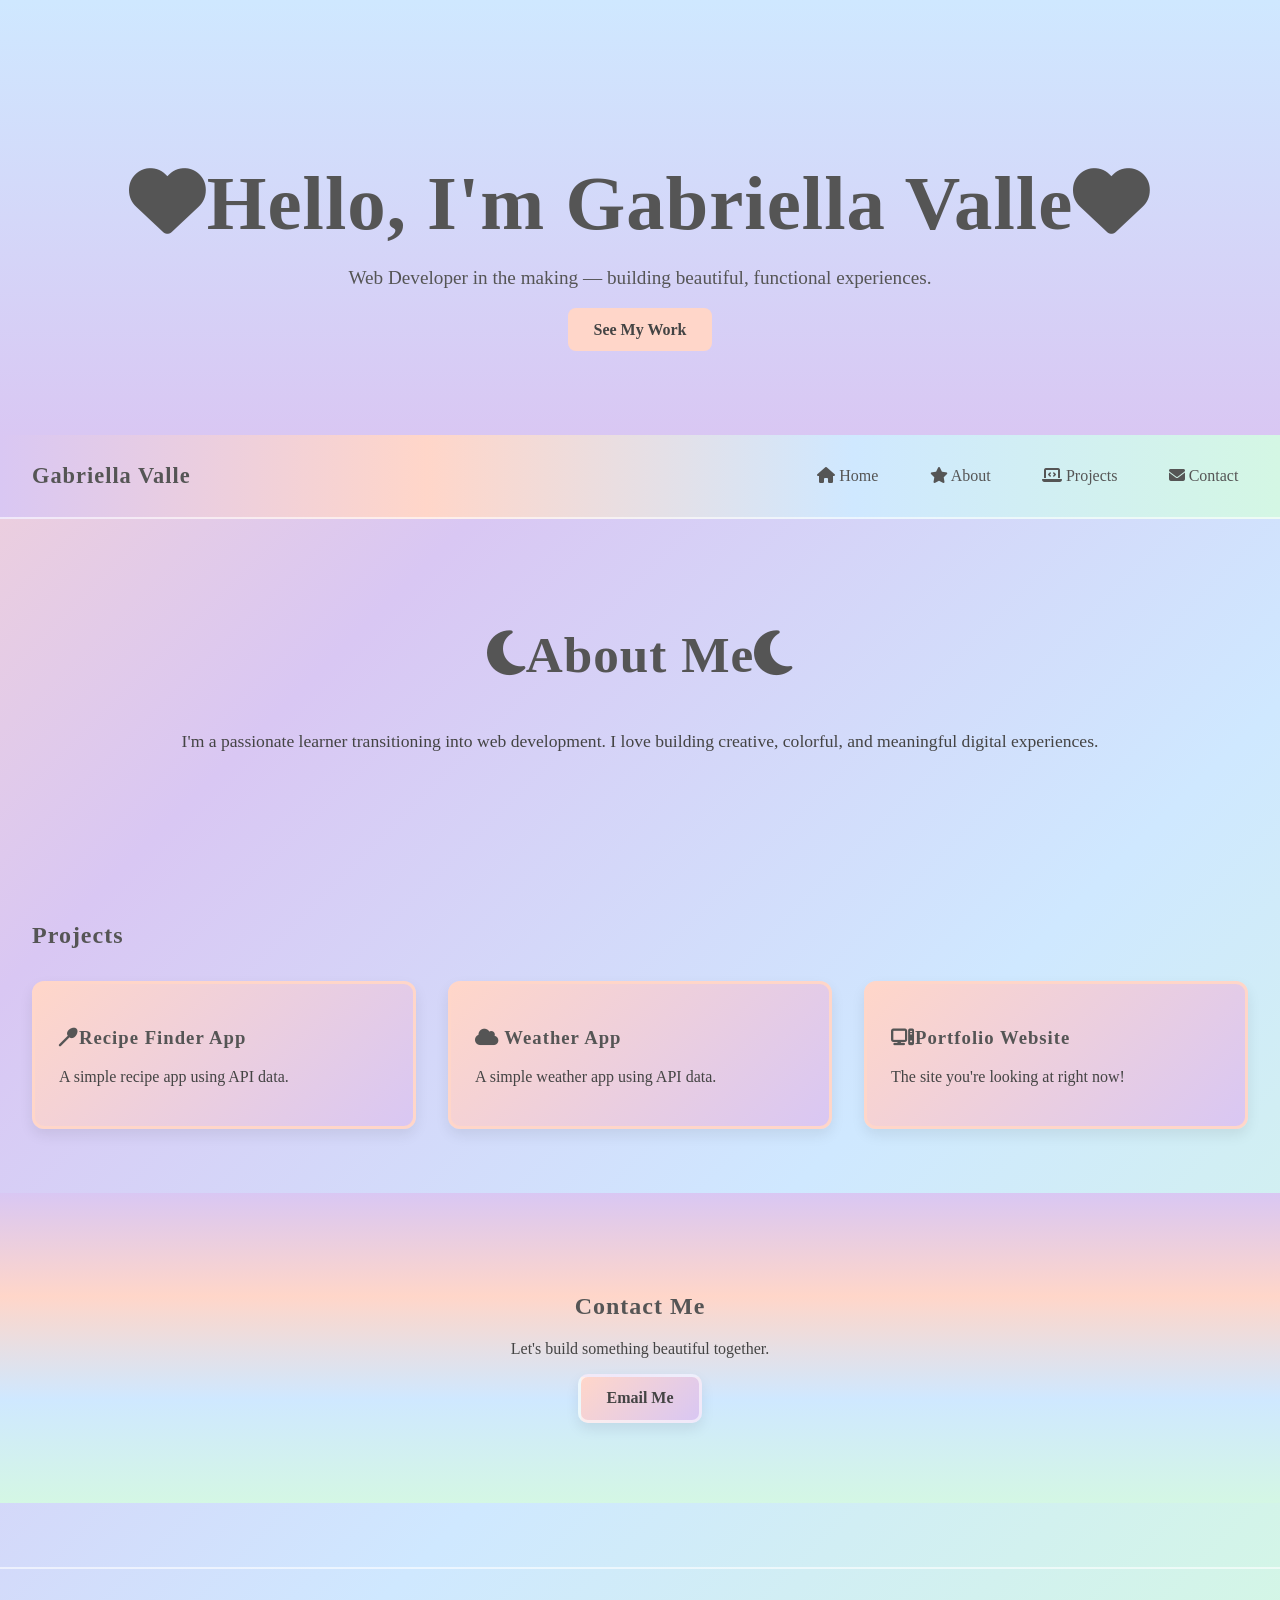
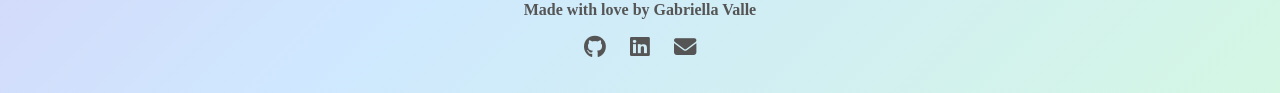
==== index.html @ e4d9ebe7 "Initial portfolio upload" ====
<!DOCTYPE html>
<html lang="en">
<head>
    <meta charset="UTF-8" />
    <meta http-equiv="X-UA-Compatible" content="IE=edge" />
    <meta name="viewport" content="width=device-width, initial-scale=1.0" />
    <link rel="stylesheet" href="style.css" />
    <link href="https://fonts.googleapis.com/css2?family=Poppins:wght@400;600;700&family=Nunito:wght@300;400;600&display=swap" rel="stylesheet">
    <link rel="stylesheet" href="https://cdnjs.cloudflare.com/ajax/libs/font-awesome/6.5.0/css/all.min.css">
    <title>My Personal Portfolio Website</title>
</head>

<body>

    <section id="home" class="hero">
        <h1><i class="fa-solid fa-heart"></i>Hello, I'm Gabriella Valle<i class="fa-solid fa-heart"></i></h1>
        <p>Web Developer in the making — building beautiful, functional experiences.</p>
        <a href="#projects" class="cta-btn">See My Work</a>
    </section>
    <nav class="navbar">
        <div class="logo">Gabriella Valle</div>
        <ul class="nav-links" id="navLinks">
            <li><a href="#home"><i class="fa-solid fa-house"></i> Home</a></li>
            <li><a href="#about"><i class="fa-solid fa-star"></i> About</a></li>
            <li><a href="#projects"><i class="fa-solid fa-laptop-code"></i> Projects</a></li>
            <li><a href="#contact"><i class="fa-solid fa-envelope"></i> Contact</a></li>
        </ul>

        <div class="hamburger" id="hamburger">
            <span></span>
            <span></span>
            <span></span>
        </div>
    </nav>

    <section id="about">
        <h2><i class="fa-solid fa-moon"></i>About Me<i class="fa-solid fa-moon"></i></h2>
        <p>
            I'm a passionate learner transitioning into web development. I love building
            creative, colorful, and meaningful digital experiences.
        </p>
    </section>
    <section id="projects">
        <h2>Projects</h2>

        <div class="project-grid">

            <div class="project-card soft-shadow border-peach rounded">
                <h3><i class="fa-solid fa-spoon"></i>Recipe Finder App</h3>
                <p>A simple recipe app using API data.</p>
            </div>

            <div class="project-card soft-shadow border-peach rounded">
                <h3><i class="fa-solid fa-cloud"></i> Weather App</h3>
                <p>A simple weather app using API data.</p>
            </div>

            <div class="project-card soft-shadow border-peach rounded">
                <h3><i class="fa-solid fa-computer"></i>Portfolio Website</h3>
                <p>The site you're looking at right now!</p>
            </div>

        </div>
    </section>
    <section id="contact" class="pastel-bg">
        <h2>Contact Me</h2>
        <p>Let's build something beautiful together.</p>
        <a href="mailto:your-email@example.com" class="pastel-btn outline">Email Me</a>
    </section>

    <script src="script.js"></script>
    <script>
        const hamburger = document.getElementById("hamburger");
        const navLinks = document.getElementById("navLinks");

        hamburger.addEventListener("click", () => {
            navLinks.classList.toggle("open");
        });
    </script>
    <script>
  const backToTop = document.getElementById("backToTop");
  window.addEventListener("scroll", () => {
    if (window.scrollY > 300) {
      backToTop.style.display = "block";
    } else {
      backToTop.style.display = "none";
    }
  });
  backToTop.addEventListener("click", () => {
    window.scrollTo({ top: 0, behavior: "smooth" });
  });
</script>

<footer class="pastel-footer">
  <p>Made with love by Gabriella Valle</p>
  <div class="footer-icons">
    <a href="#"><i class="fa-brands fa-github"></i></a>
    <a href="#"><i class="fa-brands fa-linkedin"></i></a>
    <a href="#"><i class="fa-solid fa-envelope"></i></a>
  </div>
</footer>
<button id="backToTop" class="back-to-top">
  <i class="fa-solid fa-arrow-up"></i>
</button>

</body>
</html>
---- style.css ----
/* --------------------------------------------------
   GLOBAL STYLES
-------------------------------------------------- */

html {
  scroll-behavior: smooth;
}

body {
  margin: 0;
  background: linear-gradient(
    180deg,
    #d9c7f3,
    #ffd6c9,
    #cfe8ff,
    #d4f7e4
  );
  color: #444;
  font-family: 'Times New Roman', Times, serif;
  background: linear-gradient(135deg, #ffd6c9, #d9c7f3, #cfe8ff, #d4f7e4);
}

section {
  padding: 4rem 2rem;
}

h1, h2, h3 {
  color: #555;
  letter-spacing: 1px;
  font-family: 'Times New Roman', Times, serif
}

/* Pastel reusable background */
.pastel-bg {
  background: linear-gradient(
    180deg,
    #d9c7f3,
    #ffd6c9,
    #cfe8ff,
    #d4f7e4
  );
}

/* --------------------------------------------------
   NAVIGATION BAR
-------------------------------------------------- */

.navbar {
  display: flex;
  justify-content: space-between;
  align-items: center;
  padding: 1rem 2rem;
  background: linear-gradient(
    90deg,
    #d9c7f3,
    #ffd6c9,
    #cfe8ff,
    #d4f7e4
  );
  color: #444;
  position: sticky;
  top: 0;
  z-index: 1000;
  border-bottom: 2px solid rgba(255, 255, 255, 0.6);
  animation: fadeInUp 1s ease forwards;
}

.logo {
  font-size: 1.4rem;
  font-weight: bold;
  letter-spacing: 1px;
  color: #555;
}

.nav-links {
  list-style: none;
  display: flex;
  gap: 2rem;
}

.nav-links a {
  text-decoration: none;
  color: #555;
  font-weight: 500;
  padding: 0.3rem 0.6rem;
  border-radius: 6px;
  transition: color 0.2s ease, background 0.2s ease;
}

.nav-links a:hover {
  background: rgba(255, 255, 255, 0.6);
  color: #333;
}

/* Hamburger menu */
.hamburger {
  display: none;
  flex-direction: column;
  cursor: pointer;
  gap: 5px;
}

.hamburger span {
  width: 25px;
  height: 3px;
  background: #555;
  transition: 0.3s;
}

/* Mobile menu */
@media (max-width: 768px) {
  .nav-links {
    position: absolute;
    top: 70px;
    right: 0;
    background: linear-gradient(
      180deg,
      #d9c7f3,
      #ffd6c9,
      #cfe8ff,
      #d4f7e4
    );
    width: 200px;
    flex-direction: column;
    padding: 1rem;
    gap: 1.5rem;
    display: none;
    border-radius: 0 0 0 12px;
    box-shadow: -2px 4px 10px rgba(0, 0, 0, 0.1);
  }

  .nav-links.open {
    display: flex;
  }

  .hamburger {
    display: flex;
  }
}

/* --------------------------------------------------
   HERO SECTION
-------------------------------------------------- */

.hero {
  text-align: center;
  padding: 6rem 2rem;
  background: linear-gradient(180deg, #cfe8ff, #d9c7f3);
  animation: fadeInUp 1.2s ease forwards;
}

.hero h1 {
  font-size: 2.5rem;
  margin-bottom: 1rem;
  animation: floaty 4s ease-in-out infinite;
}

.hero p {
  font-size: 1.2rem;
  margin-bottom: 2rem;
  color: #555;
}

/* --------------------------------------------------
   BUTTONS
-------------------------------------------------- */

.cta-btn {
  background: #ffd6c9;
  padding: 0.8rem 1.6rem;
  border-radius: 8px;
  text-decoration: none;
  color: #444;
  font-weight: 600;
  transition: 0.3s ease;
}

.cta-btn:hover {
  background: #d4f7e4;
}

/* Animated pastel button */
.pastel-btn {
  display: inline-block;
  padding: 0.8rem 1.6rem;
  border-radius: 10px;
  font-weight: 600;
  text-decoration: none;
  color: #444;
  background: linear-gradient(135deg, #ffd6c9, #d9c7f3, #cfe8ff, #d4f7e4);
  background-size: 300% 300%;
  transition: all 0.4s ease;
  box-shadow: 0 6px 14px rgba(0, 0, 0, 0.08);
}

.pastel-btn:hover {
  background-position: 100% 0;
  transform: translateY(-4px) scale(1.03);
  box-shadow: 0 10px 20px rgba(0, 0, 0, 0.15);
}

.pastel-btn:active {
  transform: scale(0.96);
  box-shadow: 0 4px 10px rgba(0, 0, 0, 0.10);
}

.pastel-btn.outline {
  border: 3px solid rgba(255, 255, 255, 0.6);
}

/* --------------------------------------------------
   ABOUT SECTION
-------------------------------------------------- */

#about {
  background: linear-gradient(
    180deg,
    #F5C4DE
  );
  text-align: center;
  animation: fadeInUp 1s ease forwards;
}

#about p {
  font-size: 1.1rem;
  line-height: 1.7;
}

/* --------------------------------------------------
   PROJECTS SECTION
-------------------------------------------------- */

.project-grid {
  display: grid;
  grid-template-columns: repeat(auto-fit, minmax(250px, 1fr));
  gap: 2rem;
  margin-top: 2rem;
}

.project-card {
  background: linear-gradient(135deg, #ffd6c9, #d9c7f3, #cfe8ff, #d4f7e4);
  background-size: 300% 300%;
  transition: all 0.4s ease;
  border-radius: 12px;
  padding: 1.5rem;
  border-left: 6px solid #d9c7f3;
  box-shadow: 0 6px 14px rgba(0, 0, 0, 0.08);
}



.project-card:hover {
  background-position: 100% 0;
  transform: translateY(-4px) scale(1.03);
  box-shadow: 0 10px 20px rgba(0, 0, 0, 0.15);
  border-left-color: #ffd6c9;
}


.project-card:active {
  transform: scale(0.97);
}


/* --------------------------------------------------
   CONTACT SECTION
-------------------------------------------------- */

#contact {
  text-align: center;
  padding: 5rem 2rem;
  animation: fadeInUp 1s ease forwards;
}

/* --------------------------------------------------
   UTILITIES
-------------------------------------------------- */

.soft-shadow {
  box-shadow: 0 6px 14px rgba(0, 0, 0, 0.08);
}

.soft-shadow-hover:hover {
  box-shadow: 0 10px 20px rgba(0, 0, 0, 0.12);
  transform: translateY(-4px);
}

.border-lavender { border: 3px solid #d9c7f3; }
.border-peach { border: 3px solid #ffd6c9; }
.border-blue { border: 3px solid #cfe8ff; }
.border-mint { border: 3px solid #d4f7e4; }

.rounded {
  border-radius: 12px;
}

/* --------------------------------------------------
   ANIMATIONS
-------------------------------------------------- */

.fade-in {
  opacity: 0;
  transform: translateY(20px);
  animation: fadeInUp 1s ease forwards;
}

@keyframes fadeInUp {
  to {
    opacity: 1;
    transform: translateY(0);
  }
}

.float {
  animation: floaty 4s ease-in-out infinite;
}

@keyframes floaty {
  0% { transform: translateY(0); }
  50% { transform: translateY(-10px); }
  100% { transform: translateY(0); }
}

.glow {
  animation: pastelGlow 3s ease-in-out infinite;
}

@keyframes pastelGlow {
  0% { box-shadow: 0 0 0px rgba(217,199,243,0.4); }
  50% { box-shadow: 0 0 20px rgba(255,214,201,0.6); }
  100% { box-shadow: 0 0 0px rgba(217,199,243,0.4); }
}

.animated-bg {
  background: linear-gradient(135deg, #d9c7f3, #ffd6c9, #cfe8ff, #d4f7e4);
  background-size: 400% 400%;
  animation: pastelShift 12s ease infinite;
}

@keyframes pastelShift {
  0% { background-position: 0% 50%; }
  50% { background-position: 100% 50%; }
  100% { background-position: 0% 50%; }
}

/* --------------------------------------------------
   PASTEL FOOTER
-------------------------------------------------- */

.pastel-footer {
  background: linear-gradient(
    90deg,
    #d9c7f3
  );
  text-align: center;
  padding: 2rem 1rem;
  margin-top: 4rem;
  border-top: 2px solid rgba(255, 255, 255, 0.6);
  animation: fadeInUp 1s ease forwards;
}

.pastel-footer p {
  margin: 0;
  font-weight: 600;
  color: #555;
}

.footer-icons {
  margin-top: 1rem;
  display: flex;
  justify-content: center;
  gap: 1.5rem;
}

.footer-icons a {
  color: #555;
  font-size: 1.4rem;
  transition: 0.3s ease;
}

.footer-icons a:hover {
  color: #333;
  transform: scale(1.2);
}

/* --------------------------------------------------
   BACK TO TOP BUTTON
-------------------------------------------------- */

.back-to-top {
  position: fixed;
  bottom: 30px;
  right: 30px;
  background: linear-gradient(135deg, #ffd6c9, #d9c7f3, #cfe8ff, #d4f7e4);
  border: none;
  padding: 0.8rem 1rem;
  border-radius: 50%;
  cursor: pointer;
  font-size: 1.2rem;
  color: #444;
  box-shadow: 0 6px 14px rgba(0, 0, 0, 0.15);
  display: none; /* hidden until scroll */
  transition: 0.3s ease;
  animation: floaty 4s ease-in-out infinite;
}

.back-to-top:hover {
  transform: translateY(-4px) scale(1.1);
}
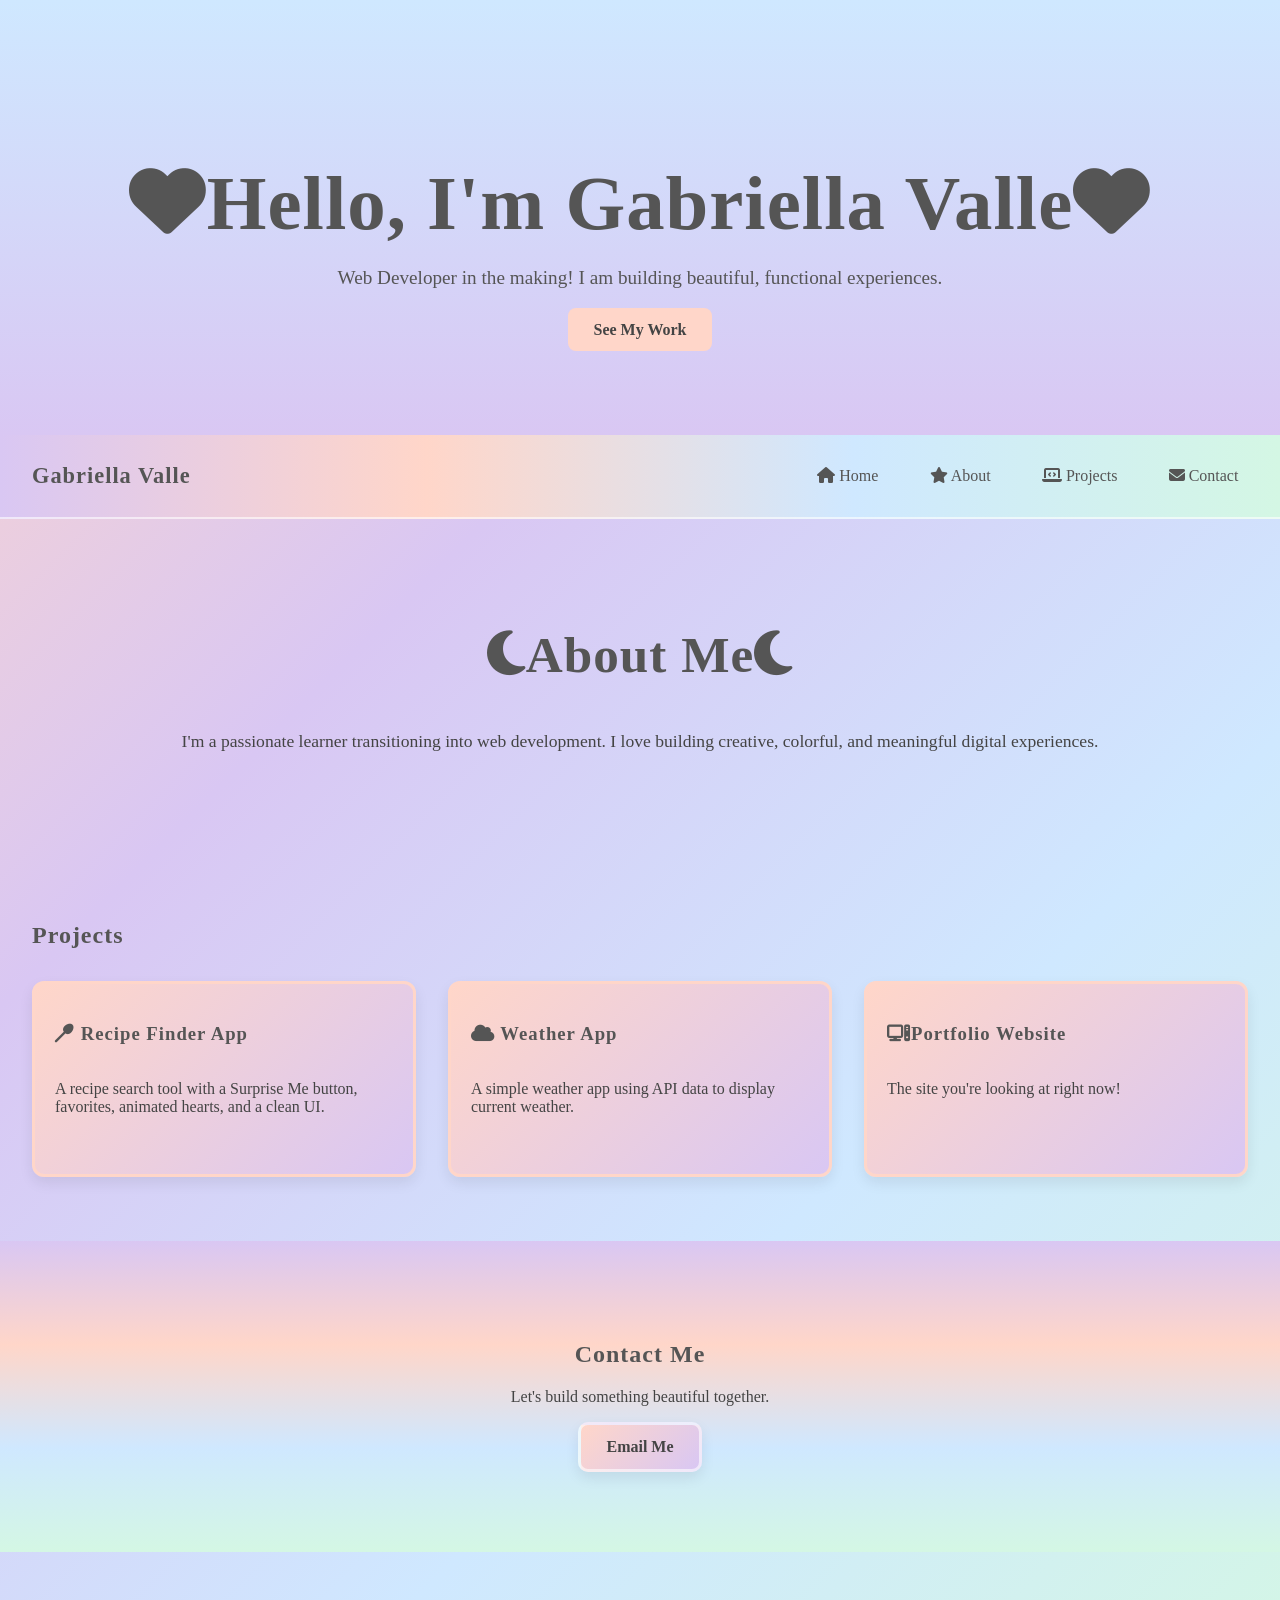
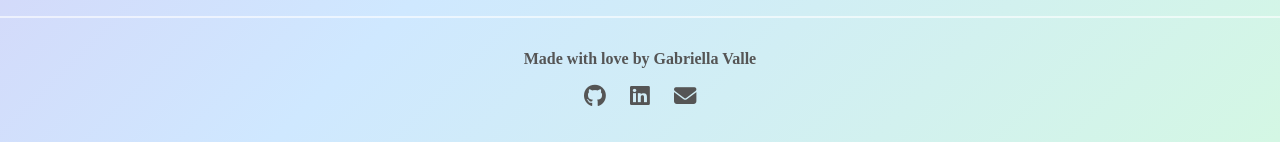
==== commit 183bc65c: "Fix project card sizes and link behavior" ====
--- a/index.html
+++ b/index.html
@@ -12,9 +12,10 @@
 
 <body>
 
+
     <section id="home" class="hero">
         <h1><i class="fa-solid fa-heart"></i>Hello, I'm Gabriella Valle<i class="fa-solid fa-heart"></i></h1>
-        <p>Web Developer in the making — building beautiful, functional experiences.</p>
+        <p>Web Developer in the making! I am building beautiful, functional experiences.</p>
         <a href="#projects" class="cta-btn">See My Work</a>
     </section>
     <nav class="navbar">
@@ -45,15 +46,20 @@
 
         <div class="project-grid">
 
-            <div class="project-card soft-shadow border-peach rounded">
-                <h3><i class="fa-solid fa-spoon"></i>Recipe Finder App</h3>
-                <p>A simple recipe app using API data.</p>
-            </div>
+            <a href="RecipeFinderApp/" target="_blank" class="project-card-link">
+              <div class="project-card soft-shadow border-peach rounded">
+                <h3><i class="fa-solid fa-spoon"></i> Recipe Finder App</h3>
+                  <p>A recipe search tool with a Surprise Me button, favorites, animated hearts, and a clean UI.</p>
+              </div>
+            </a>
 
-            <div class="project-card soft-shadow border-peach rounded">
-                <h3><i class="fa-solid fa-cloud"></i> Weather App</h3>
-                <p>A simple weather app using API data.</p>
-            </div>
+            <a href="https://gabriellavalle15.github.io/weather-app" target="_blank" class="project-card-link">
+              <div class="project-card soft-shadow border-peach rounded">
+              <h3><i class="fa-solid fa-cloud"></i> Weather App</h3>
+              <p>A simple weather app using API data to display current weather.</p>
+              </div>
+            </a>
+
 
             <div class="project-card soft-shadow border-peach rounded">
                 <h3><i class="fa-solid fa-computer"></i>Portfolio Website</h3>
--- a/style.css
+++ b/style.css
@@ -406,4 +406,36 @@
 
 .back-to-top:hover {
   transform: translateY(-4px) scale(1.1);
-}+}
+
+/* --------------------------------------------------
+   PROJECT LINK
+-------------------------------------------------- */
+
+.project-card-link {
+  display: block;
+  text-decoration: none;
+  color: inherit;
+  width: 100%;
+}
+
+.project-card {
+  min-height: 150px; /* adjust until all cards match */
+  padding: 20px;
+  display: flex;
+  flex-direction: column;
+  justify-content: space-between;
+}
+
+.project-card p {
+  flex-grow: 1; /* makes descriptions fill space evenly */
+}
+
+
+.project-card-link:hover project-card-link{
+  transform: translateY(-4px);
+  box-shadow: 0 8px 18px rgba(255, 182, 193, 0.35);
+  transition: 0.25s ease;
+}
+
+
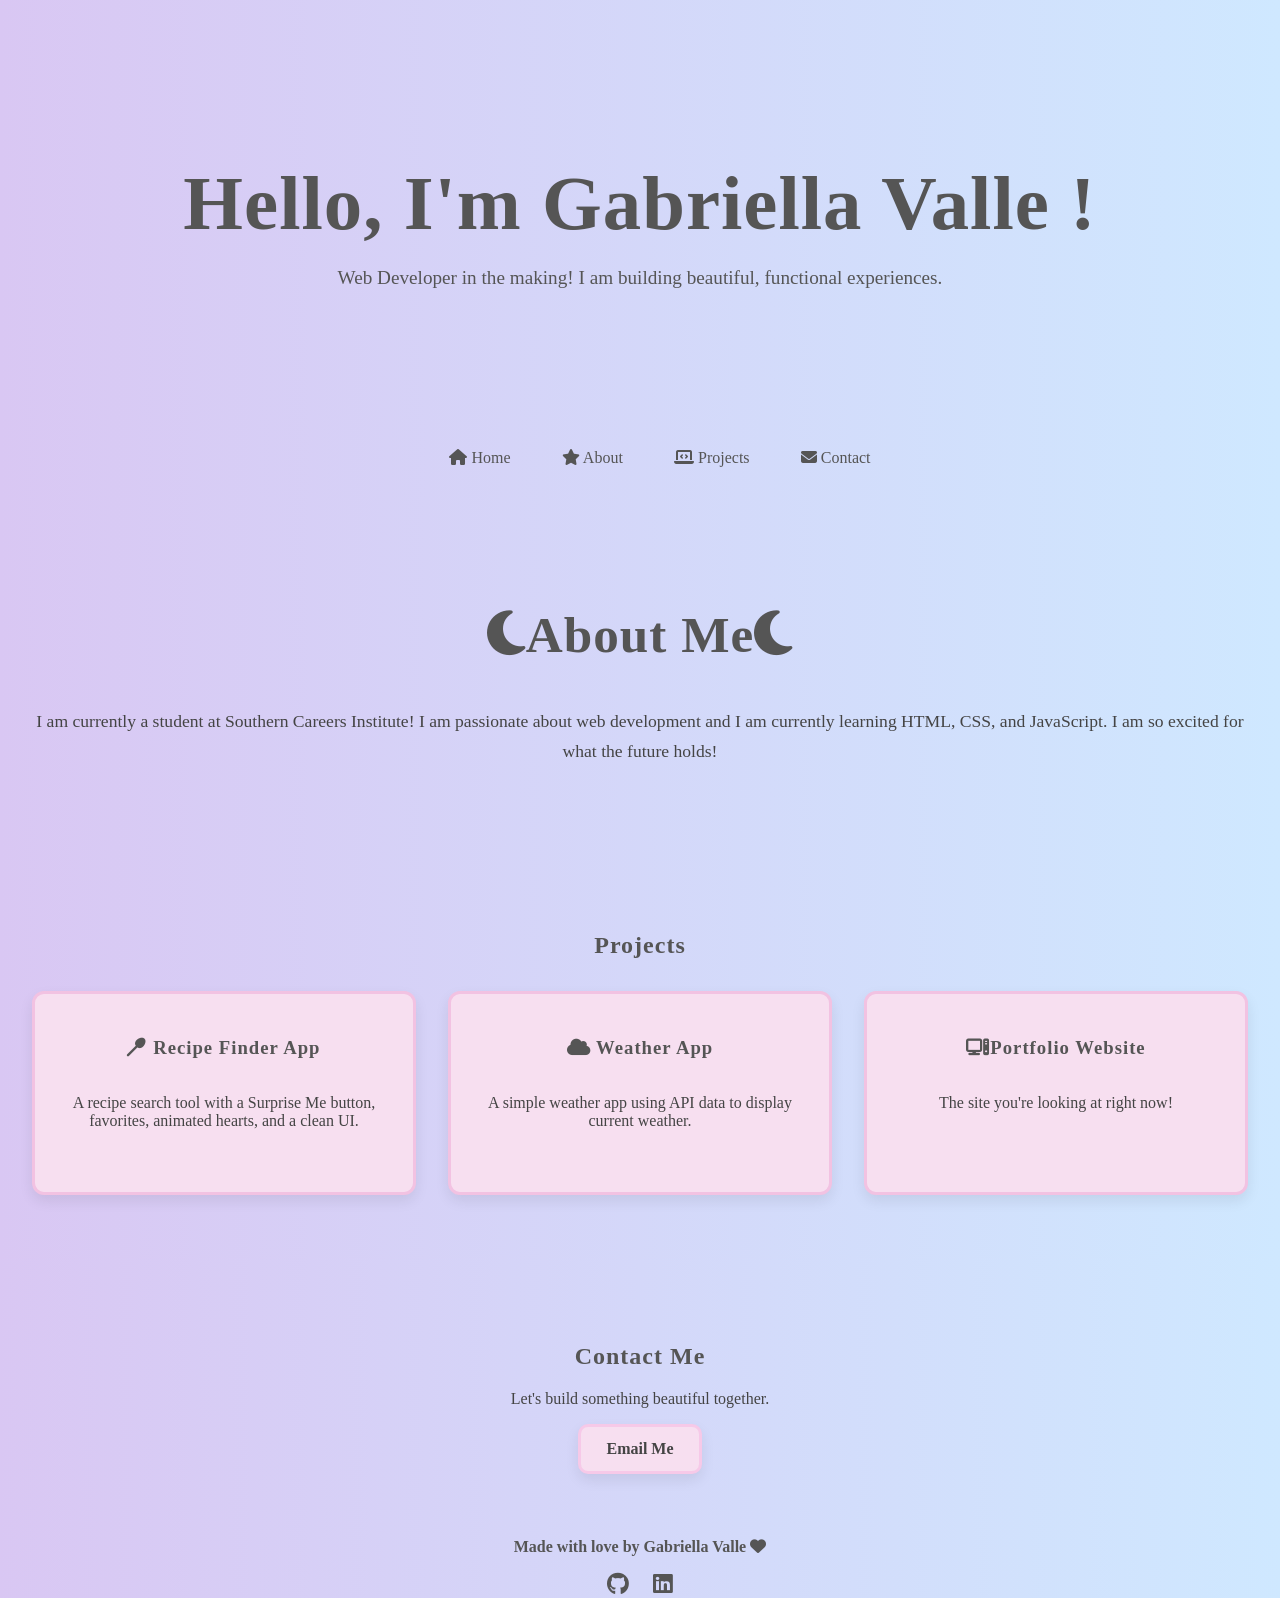
==== commit 2c25af10: "Updated colors and links" ====
--- a/index.html
+++ b/index.html
@@ -11,15 +11,11 @@
 </head>
 
 <body>
-
-
     <section id="home" class="hero">
-        <h1><i class="fa-solid fa-heart"></i>Hello, I'm Gabriella Valle<i class="fa-solid fa-heart"></i></h1>
+        <h1>Hello, I'm Gabriella Valle !</h1>
         <p>Web Developer in the making! I am building beautiful, functional experiences.</p>
-        <a href="#projects" class="cta-btn">See My Work</a>
     </section>
     <nav class="navbar">
-        <div class="logo">Gabriella Valle</div>
         <ul class="nav-links" id="navLinks">
             <li><a href="#home"><i class="fa-solid fa-house"></i> Home</a></li>
             <li><a href="#about"><i class="fa-solid fa-star"></i> About</a></li>
@@ -37,8 +33,8 @@
     <section id="about">
         <h2><i class="fa-solid fa-moon"></i>About Me<i class="fa-solid fa-moon"></i></h2>
         <p>
-            I'm a passionate learner transitioning into web development. I love building
-            creative, colorful, and meaningful digital experiences.
+            I am currently a student at Southern Careers Institute! I am passionate about 
+            web development and I am currently learning HTML, CSS, and JavaScript. I am so excited for what the future holds!
         </p>
     </section>
     <section id="projects">
@@ -47,32 +43,38 @@
         <div class="project-grid">
 
             <a href="RecipeFinderApp/" target="_blank" class="project-card-link">
-              <div class="project-card soft-shadow border-peach rounded">
+              <div class="project-card soft-shadow border-pink rounded">
                 <h3><i class="fa-solid fa-spoon"></i> Recipe Finder App</h3>
                   <p>A recipe search tool with a Surprise Me button, favorites, animated hearts, and a clean UI.</p>
               </div>
             </a>
 
-            <a href="https://gabriellavalle15.github.io/weather-app" target="_blank" class="project-card-link">
-              <div class="project-card soft-shadow border-peach rounded">
+            <a href="https://gabriellavalle15.github.io/Weather-App/" target="_blank" class="project-card-link">
+              <div class="project-card soft-shadow border-pink rounded">
               <h3><i class="fa-solid fa-cloud"></i> Weather App</h3>
               <p>A simple weather app using API data to display current weather.</p>
               </div>
             </a>
 
 
-            <div class="project-card soft-shadow border-peach rounded">
+            <div class="project-card soft-shadow border-pink rounded">
                 <h3><i class="fa-solid fa-computer"></i>Portfolio Website</h3>
                 <p>The site you're looking at right now!</p>
             </div>
 
         </div>
     </section>
+    </section>
     <section id="contact" class="pastel-bg">
-        <h2>Contact Me</h2>
-        <p>Let's build something beautiful together.</p>
-        <a href="mailto:your-email@example.com" class="pastel-btn outline">Email Me</a>
+      <h2>Contact Me</h2>
+      <p>Let's build something beautiful together.</p>
+      <a href="mailto:gabbypena415@icloud.com?subject=Portfolio Inquiry&body=Hi Gabriella,%0D%0A%0D%0AI'm reaching out about..."
+        class="pastel-btn outline">
+        Email Me
+      </a>
+
     </section>
+
 
     <script src="script.js"></script>
     <script>
@@ -83,31 +85,12 @@
             navLinks.classList.toggle("open");
         });
     </script>
-    <script>
-  const backToTop = document.getElementById("backToTop");
-  window.addEventListener("scroll", () => {
-    if (window.scrollY > 300) {
-      backToTop.style.display = "block";
-    } else {
-      backToTop.style.display = "none";
-    }
-  });
-  backToTop.addEventListener("click", () => {
-    window.scrollTo({ top: 0, behavior: "smooth" });
-  });
-</script>
-
 <footer class="pastel-footer">
-  <p>Made with love by Gabriella Valle</p>
+  <p>Made with love by Gabriella Valle <i class="fa-solid fa-heart"></i></p>
   <div class="footer-icons">
-    <a href="#"><i class="fa-brands fa-github"></i></a>
-    <a href="#"><i class="fa-brands fa-linkedin"></i></a>
-    <a href="#"><i class="fa-solid fa-envelope"></i></a>
+    <a href="https://github.com/gabriellavalle15"><i class="fa-brands fa-github"></i></a>
+    <a href="https://www.linkedin.com/in/gabriella-valle-0b9bba260/"><i class="fa-brands fa-linkedin"></i></a>
   </div>
 </footer>
-<button id="backToTop" class="back-to-top">
-  <i class="fa-solid fa-arrow-up"></i>
-</button>
-
 </body>
 </html>
--- a/style.css
+++ b/style.css
@@ -9,15 +9,13 @@
 body {
   margin: 0;
   background: linear-gradient(
-    180deg,
+    270deg,
     #d9c7f3,
-    #ffd6c9,
-    #cfe8ff,
-    #d4f7e4
+    #cfe8ff
   );
   color: #444;
   font-family: 'Times New Roman', Times, serif;
-  background: linear-gradient(135deg, #ffd6c9, #d9c7f3, #cfe8ff, #d4f7e4);
+  background: linear-gradient(270deg, #d9c7f3, #cfe8ff);
 }
 
 section {
@@ -33,11 +31,9 @@
 /* Pastel reusable background */
 .pastel-bg {
   background: linear-gradient(
-    180deg,
+    270deg,
     #d9c7f3,
-    #ffd6c9,
-    #cfe8ff,
-    #d4f7e4
+    #cfe8ff
   );
 }
 
@@ -47,29 +43,15 @@
 
 .navbar {
   display: flex;
-  justify-content: space-between;
+  justify-content: center;  
   align-items: center;
   padding: 1rem 2rem;
-  background: linear-gradient(
-    90deg,
-    #d9c7f3,
-    #ffd6c9,
-    #cfe8ff,
-    #d4f7e4
-  );
+  background: linear-gradient(90deg, #d9c7f3, #cfe8ff);
   color: #444;
   position: sticky;
   top: 0;
   z-index: 1000;
-  border-bottom: 2px solid rgba(255, 255, 255, 0.6);
-  animation: fadeInUp 1s ease forwards;
-}
-
-.logo {
-  font-size: 1.4rem;
-  font-weight: bold;
-  letter-spacing: 1px;
-  color: #555;
+  animation: fadeInUp 1s ease forwards;
 }
 
 .nav-links {
@@ -88,7 +70,7 @@
 }
 
 .nav-links a:hover {
-  background: rgba(255, 255, 255, 0.6);
+  background: rgba(242, 160, 215, 0.35);
   color: #333;
 }
 
@@ -114,11 +96,9 @@
     top: 70px;
     right: 0;
     background: linear-gradient(
-      180deg,
+      270deg,
       #d9c7f3,
-      #ffd6c9,
-      #cfe8ff,
-      #d4f7e4
+      #cfe8ff
     );
     width: 200px;
     flex-direction: column;
@@ -145,7 +125,7 @@
 .hero {
   text-align: center;
   padding: 6rem 2rem;
-  background: linear-gradient(180deg, #cfe8ff, #d9c7f3);
+  background: linear-gradient(270deg, #cfe8ff, #d9c7f3);
   animation: fadeInUp 1.2s ease forwards;
 }
 
@@ -164,20 +144,6 @@
 /* --------------------------------------------------
    BUTTONS
 -------------------------------------------------- */
-
-.cta-btn {
-  background: #ffd6c9;
-  padding: 0.8rem 1.6rem;
-  border-radius: 8px;
-  text-decoration: none;
-  color: #444;
-  font-weight: 600;
-  transition: 0.3s ease;
-}
-
-.cta-btn:hover {
-  background: #d4f7e4;
-}
 
 /* Animated pastel button */
 .pastel-btn {
@@ -187,7 +153,7 @@
   font-weight: 600;
   text-decoration: none;
   color: #444;
-  background: linear-gradient(135deg, #ffd6c9, #d9c7f3, #cfe8ff, #d4f7e4);
+  background: #F7DFF0;
   background-size: 300% 300%;
   transition: all 0.4s ease;
   box-shadow: 0 6px 14px rgba(0, 0, 0, 0.08);
@@ -197,6 +163,7 @@
   background-position: 100% 0;
   transform: translateY(-4px) scale(1.03);
   box-shadow: 0 10px 20px rgba(0, 0, 0, 0.15);
+  border-color: white;
 }
 
 .pastel-btn:active {
@@ -205,17 +172,21 @@
 }
 
 .pastel-btn.outline {
-  border: 3px solid rgba(255, 255, 255, 0.6);
-}
-
+  border: 3px solid  rgba(242, 160, 215, 0.35);
+}
+
+.pastel-btn.outline:hover {
+  border: 3px solid white;
+}
 /* --------------------------------------------------
    ABOUT SECTION
 -------------------------------------------------- */
 
 #about {
   background: linear-gradient(
-    180deg,
-    #F5C4DE
+    270deg,
+    #cfe8ff,
+    #d9c7f3
   );
   text-align: center;
   animation: fadeInUp 1s ease forwards;
@@ -229,6 +200,11 @@
 /* --------------------------------------------------
    PROJECTS SECTION
 -------------------------------------------------- */
+#projects {
+  background: linear-gradient(270deg, #cfe8ff, #d9c7f3);
+  padding: 4rem 2rem;
+  text-align: center;
+}
 
 .project-grid {
   display: grid;
@@ -238,22 +214,19 @@
 }
 
 .project-card {
-  background: linear-gradient(135deg, #ffd6c9, #d9c7f3, #cfe8ff, #d4f7e4);
+  background: #F7DFF0;
   background-size: 300% 300%;
   transition: all 0.4s ease;
   border-radius: 12px;
   padding: 1.5rem;
-  border-left: 6px solid #d9c7f3;
   box-shadow: 0 6px 14px rgba(0, 0, 0, 0.08);
 }
-
-
 
 .project-card:hover {
   background-position: 100% 0;
   transform: translateY(-4px) scale(1.03);
-  box-shadow: 0 10px 20px rgba(0, 0, 0, 0.15);
-  border-left-color: #ffd6c9;
+  box-shadow: 0 10px 20px rgba(242, 160, 215, 0.35);
+  border-color: white;
 }
 
 
@@ -268,8 +241,8 @@
 
 #contact {
   text-align: center;
-  padding: 5rem 2rem;
-  animation: fadeInUp 1s ease forwards;
+  animation: fadeInUp 1s ease forwards;
+  background: linear-gradient(90deg, #d9c7f3, #cfe8ff);
 }
 
 /* --------------------------------------------------
@@ -284,11 +257,9 @@
   box-shadow: 0 10px 20px rgba(0, 0, 0, 0.12);
   transform: translateY(-4px);
 }
-
+.border-blue { border: 3px solid #cfe8ff; }
 .border-lavender { border: 3px solid #d9c7f3; }
-.border-peach { border: 3px solid #ffd6c9; }
-.border-blue { border: 3px solid #cfe8ff; }
-.border-mint { border: 3px solid #d4f7e4; }
+.border-pink { border: 3px solid #F2C2E2; }
 
 .rounded {
   border-radius: 12px;
@@ -327,12 +298,12 @@
 
 @keyframes pastelGlow {
   0% { box-shadow: 0 0 0px rgba(217,199,243,0.4); }
-  50% { box-shadow: 0 0 20px rgba(255,214,201,0.6); }
+  50% { box-shadow: 0 0 20px rgba(242,160,215,0.6); }
   100% { box-shadow: 0 0 0px rgba(217,199,243,0.4); }
 }
 
 .animated-bg {
-  background: linear-gradient(135deg, #d9c7f3, #ffd6c9, #cfe8ff, #d4f7e4);
+  background: linear-gradient(270deg, #d9c7f3, #cfe8ff);
   background-size: 400% 400%;
   animation: pastelShift 12s ease infinite;
 }
@@ -349,13 +320,11 @@
 
 .pastel-footer {
   background: linear-gradient(
-    90deg,
+    270deg,
+    #cfe8ff,
     #d9c7f3
   );
   text-align: center;
-  padding: 2rem 1rem;
-  margin-top: 4rem;
-  border-top: 2px solid rgba(255, 255, 255, 0.6);
   animation: fadeInUp 1s ease forwards;
 }
 
@@ -384,31 +353,6 @@
 }
 
 /* --------------------------------------------------
-   BACK TO TOP BUTTON
--------------------------------------------------- */
-
-.back-to-top {
-  position: fixed;
-  bottom: 30px;
-  right: 30px;
-  background: linear-gradient(135deg, #ffd6c9, #d9c7f3, #cfe8ff, #d4f7e4);
-  border: none;
-  padding: 0.8rem 1rem;
-  border-radius: 50%;
-  cursor: pointer;
-  font-size: 1.2rem;
-  color: #444;
-  box-shadow: 0 6px 14px rgba(0, 0, 0, 0.15);
-  display: none; /* hidden until scroll */
-  transition: 0.3s ease;
-  animation: floaty 4s ease-in-out infinite;
-}
-
-.back-to-top:hover {
-  transform: translateY(-4px) scale(1.1);
-}
-
-/* --------------------------------------------------
    PROJECT LINK
 -------------------------------------------------- */
 
@@ -420,21 +364,19 @@
 }
 
 .project-card {
-  min-height: 150px; /* adjust until all cards match */
-  padding: 20px;
+  min-height: 150px; 
   display: flex;
   flex-direction: column;
   justify-content: space-between;
 }
 
 .project-card p {
-  flex-grow: 1; /* makes descriptions fill space evenly */
+  flex-grow: 1;
 }
 
 
 .project-card-link:hover project-card-link{
   transform: translateY(-4px);
-  box-shadow: 0 8px 18px rgba(255, 182, 193, 0.35);
   transition: 0.25s ease;
 }
 
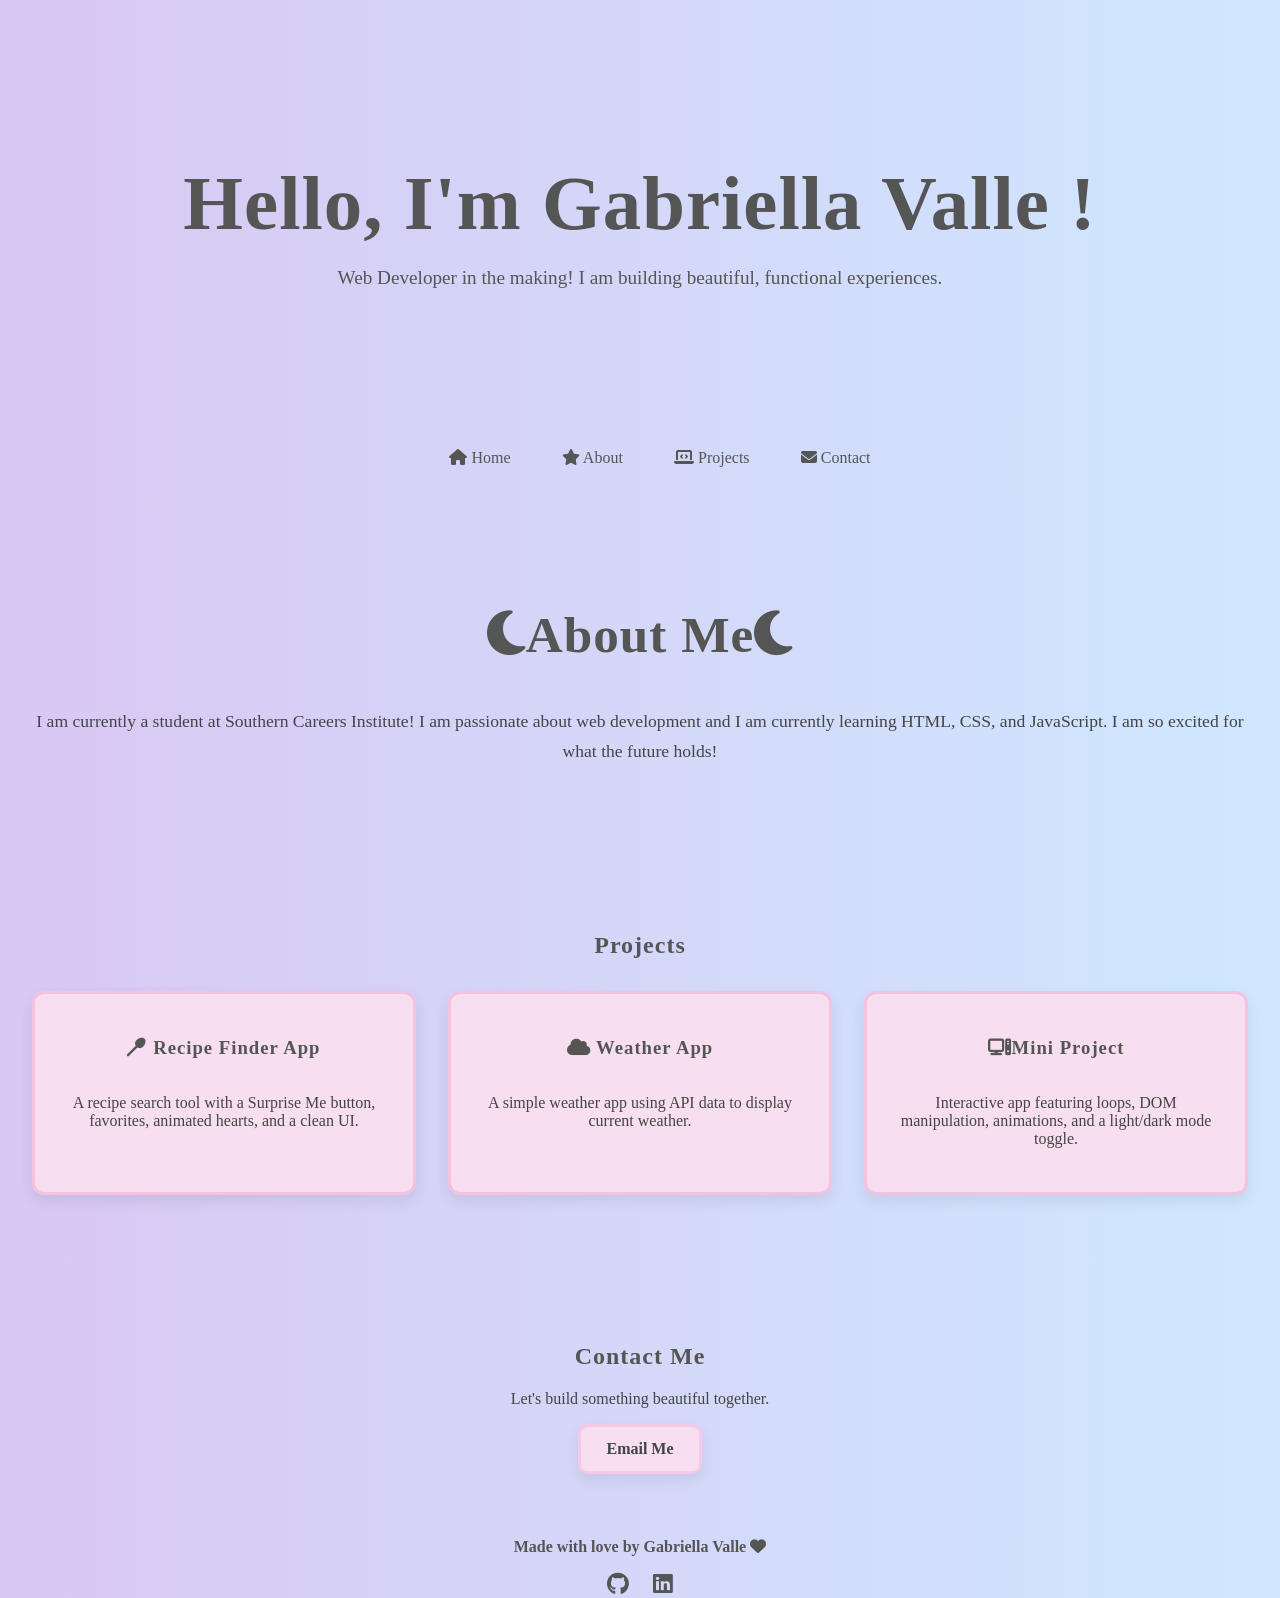
==== commit 67ae336a: "Add Mini Project" ====
--- a/index.html
+++ b/index.html
@@ -57,10 +57,14 @@
             </a>
 
 
-            <div class="project-card soft-shadow border-pink rounded">
-                <h3><i class="fa-solid fa-computer"></i>Portfolio Website</h3>
-                <p>The site you're looking at right now!</p>
-            </div>
+            <a href="MiniProject/" target="_blank" class="project-card-link">
+                <div class="project-card soft-shadow border-pink rounded">
+                <h3><i class="fa-solid fa-computer"></i>Mini Project</h3>
+                <p>Interactive app featuring loops, DOM manipulation, animations,
+                    and a light/dark mode toggle.
+                </p>
+                </div>
+            </a>
 
         </div>
     </section>
